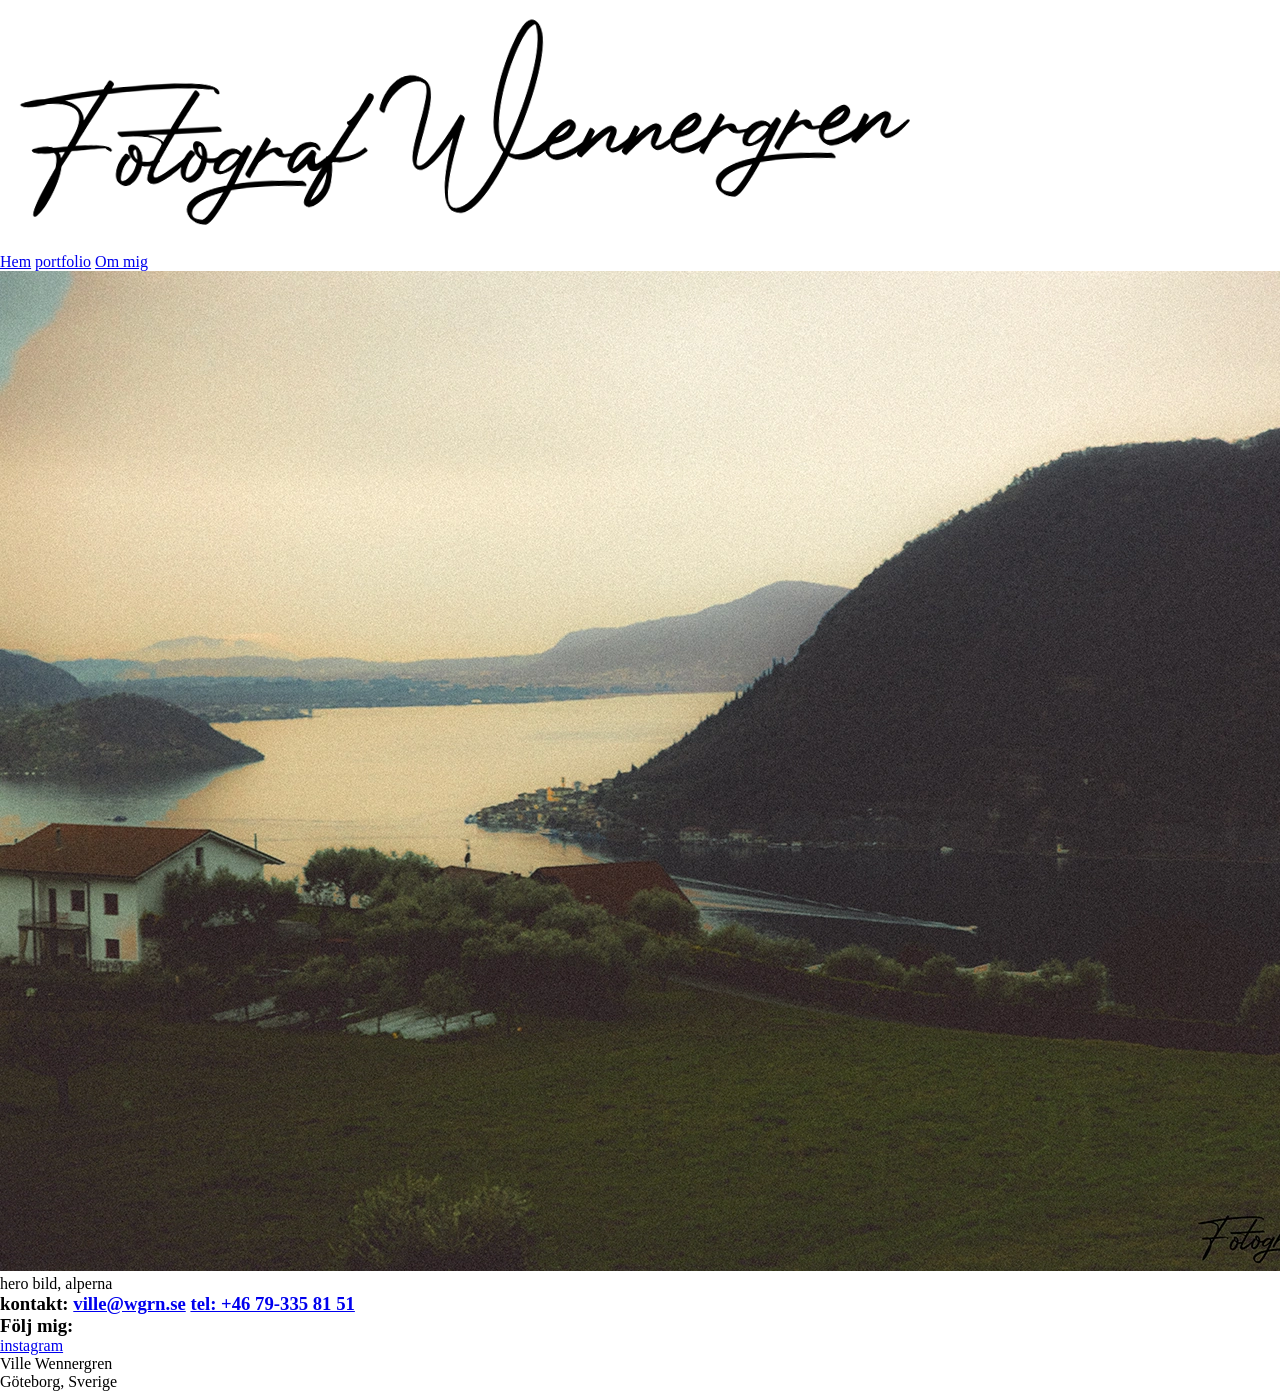
==== index.html @ 0d2bbe1b "okok" ====
<!DOCTYPE html>
<html lang="sv">
<head>
  <meta charset="UTF-8">
  <meta name="viewport" content="width=device-width, initial-scale=1.0">
  <link rel="stylesheet" href="css/style.css">
  <title>Document</title>
</head>
<body>
  <nav> 
    <section> <img src="img/Fotograf Wennergren.PNG" alt="fotograf_wennergren logotype"></section>
    <a href="index.html">Hem</a>  
    <a href="portfolio">portfolio</a>
    <a href="om_mig">Om mig</a>
  </nav>
  
  <main> 
    <h1> Fotograf Ville Wennergren </h1>
    <h2> Text text text text text text text text text </h2>
    <p> om mig om mig om mig om mig om mig om mig om mig om mig om mig om mig om mig om mig om mig om migom mig om mig </p>
    <button> <a href="portfolio">till mina bilder!</a></button>
  </main>

  <aside>
  <section> <img src="img/@Ville_Wennergren_Italien_Alperna_2026-13.webp" alt="">hero bild, alperna</section>  
  </aside>

  <footer>
    <div> 
      <h3>kontakt:
        <a href="mailto:ville@wgrn.se">ville@wgrn.se</a>
        <a href="tel:+46793358151">tel: +46 79-335 81 51</a>
      </h3>
    </div>

    <div> 
      <h3> Följ mig: </h3>
    <a href="https://www.instagram.com/ville_wennergren">instagram</a>
    <a href="https://www.facebook.com/ville_wennergren"></a>
    <a href="https://se.linkedin.com/in/ville-wennergren-410b85324"></a>
    <p>Ville Wennergren</p>
    <p> Göteborg, Sverige</p>
    </div>
  </footer>

</body>
</html>
---- css/style.css ----
*{
    margin: 0;
}

body{
display: grid;
grid-template-rows: auto 1fr auto;
grid-template-columns: 25% 1fr 1fr 35%;
grid-template-areas:
"nav nav nav nav"
"as as main main"
"footer footer footer footer";
}

nav{
    grid-area: nav;
    background-color: white;
    max-height: 15%;
}

main{
    grid-area: main;
}

aside{
    grid-area: as;
    max-width: 600px;
}

footer{
    grid-area: footer;
}
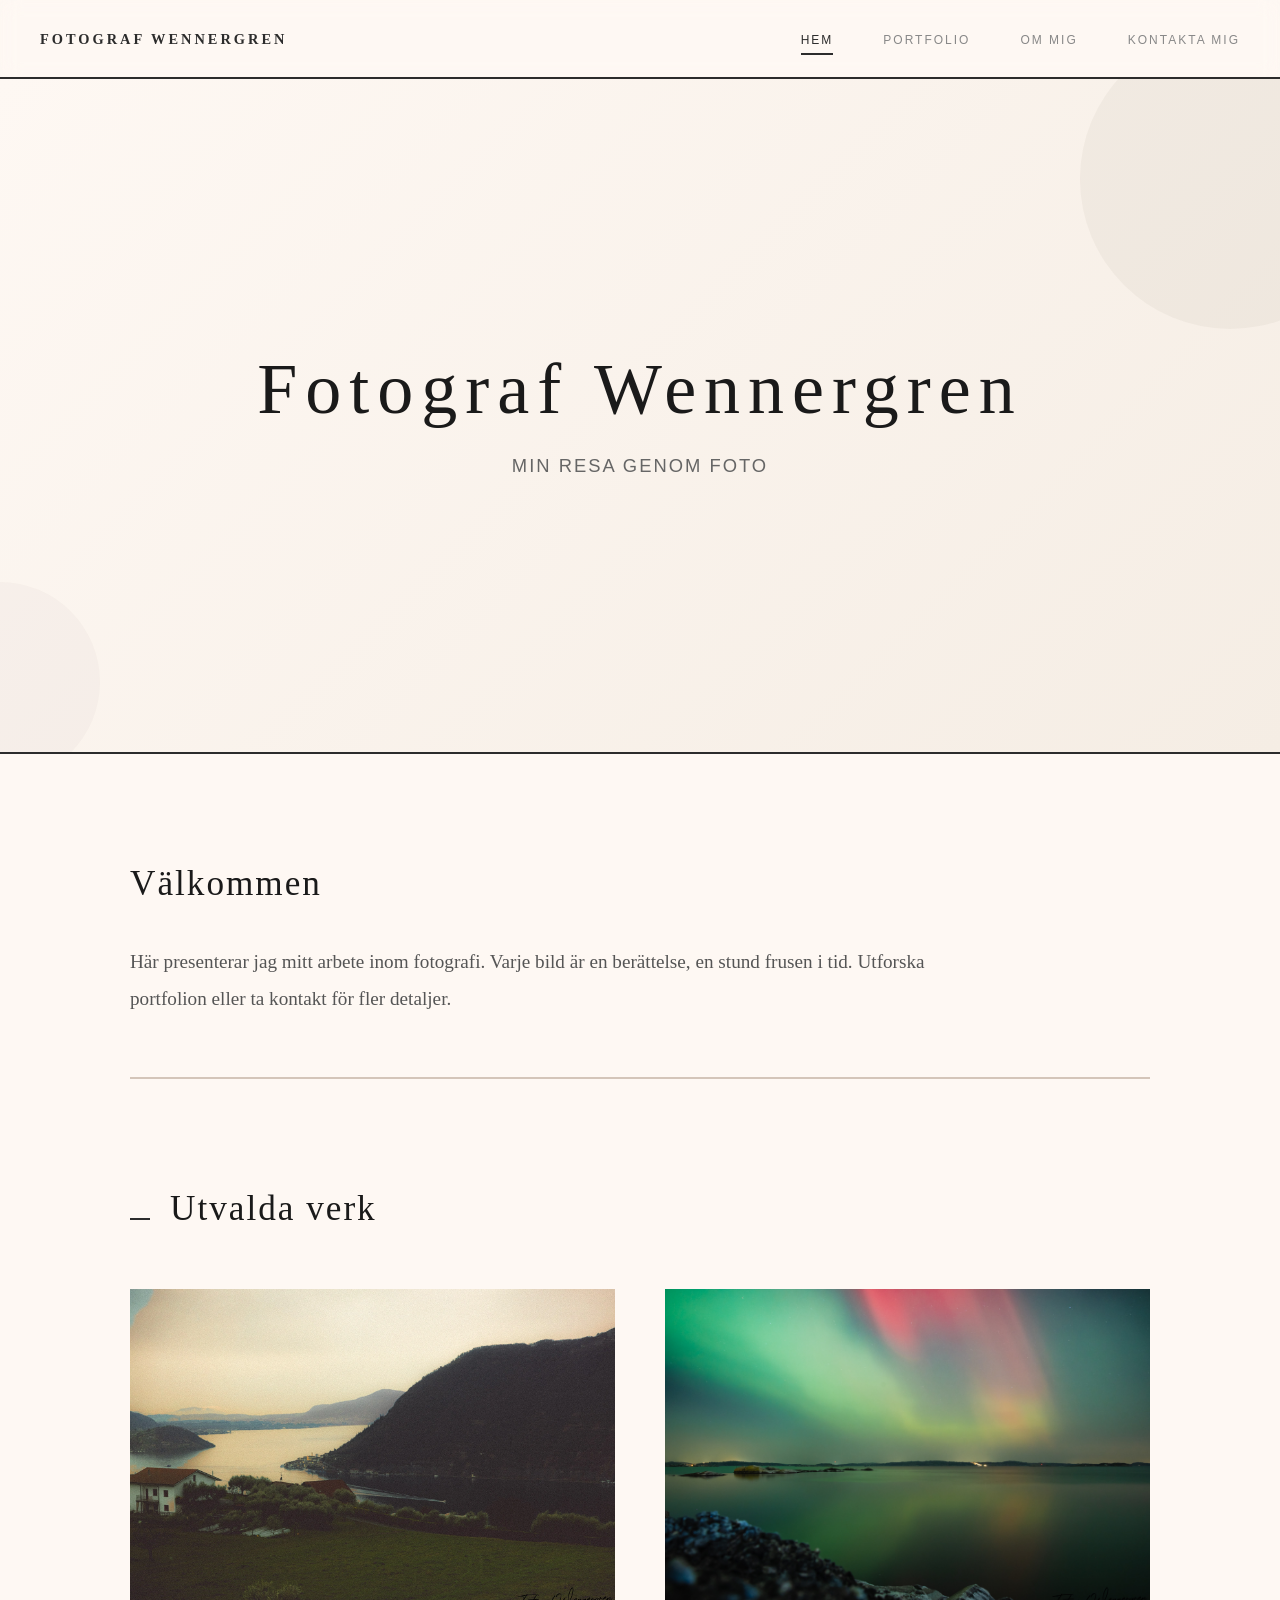
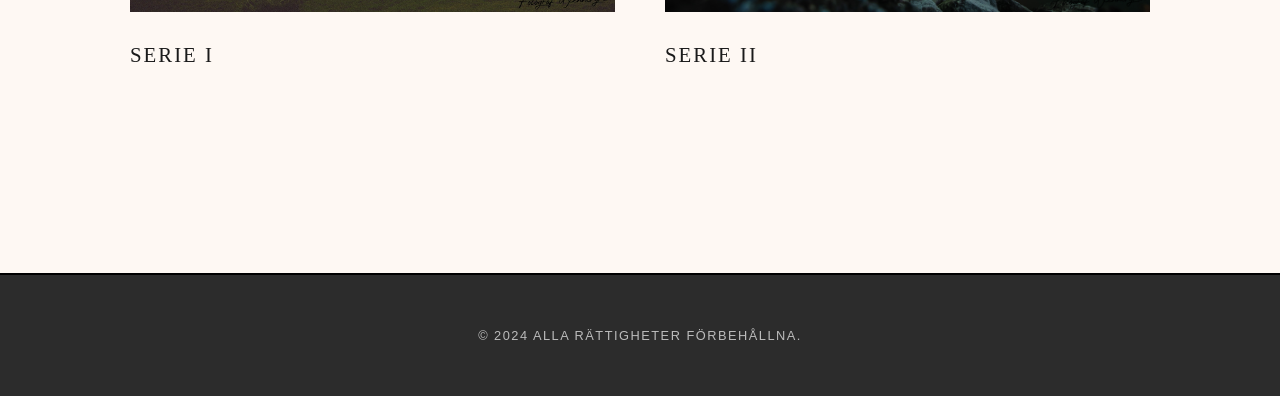
==== commit 14e9cfb1: "okokok" ====
--- a/index.html
+++ b/index.html
@@ -3,45 +3,63 @@
 <head>
   <meta charset="UTF-8">
   <meta name="viewport" content="width=device-width, initial-scale=1.0">
+  <title>Hem</title>
   <link rel="stylesheet" href="css/style.css">
-  <title>Document</title>
 </head>
 <body>
-  <nav> 
-    <section> <img src="img/Fotograf Wennergren.PNG" alt="fotograf_wennergren logotype"></section>
-    <a href="index.html">Hem</a>  
-    <a href="portfolio">portfolio</a>
-    <a href="om_mig">Om mig</a>
+
+
+  <nav class="navbar">
+    <div class="nav-container">
+      <div class="logo">
+        <a href="index.html">Fotograf Wennergren</a>
+      </div>
+      <ul class="nav-menu">
+        <li><a href="index.html" class="active">Hem</a></li>
+        <li><a href="portfolio.html">Portfolio</a></li>
+        <li><a href="om.html">Om mig</a></li>
+        <li><a href="kontakta.html">Kontakta mig</a></li>
+      </ul>
+    </div>
   </nav>
-  
-  <main> 
-    <h1> Fotograf Ville Wennergren </h1>
-    <h2> Text text text text text text text text text </h2>
-    <p> om mig om mig om mig om mig om mig om mig om mig om mig om mig om mig om mig om mig om mig om migom mig om mig </p>
-    <button> <a href="portfolio">till mina bilder!</a></button>
+
+
+  <section class="hero">
+    <div class="hero-content">
+      <h1>Fotograf Wennergren</h1>
+      <p class="subtitle">Min resa genom foto</p>
+    </div>
+  </section>
+
+
+  <main class="content-wrapper">
+    <section class="intro">
+      <div class="intro-text">
+        <h2>Välkommen</h2>
+        <p>Här presenterar jag mitt arbete inom fotografi. Varje bild är en berättelse, en stund frusen i tid. Utforska portfolion eller ta kontakt för fler detaljer.</p>
+      </div>
+    </section>
+
+    <section class="featured">
+      <h2>Utvalda verk</h2>
+      <div class="featured-grid">
+        <div class="featured-item">
+          <img src="img/hero/@Ville_Wennergren_Italien_Alperna_2026-13.webp" alt="Verk 1">
+          <h3>Serie I</h3>
+        </div>
+        <div class="featured-item">
+          <img src="img/natur/_WG_1790.jpg" alt="Verk 2">
+          <h3>Serie II</h3>
+        </div>
+      </div>
+    </section>
   </main>
 
-  <aside>
-  <section> <img src="img/@Ville_Wennergren_Italien_Alperna_2026-13.webp" alt="">hero bild, alperna</section>  
-  </aside>
+  <footer>
+    <p>&copy; 2024 Alla rättigheter förbehållna.</p>
+  </footer>
 
-  <footer>
-    <div> 
-      <h3>kontakt:
-        <a href="mailto:ville@wgrn.se">ville@wgrn.se</a>
-        <a href="tel:+46793358151">tel: +46 79-335 81 51</a>
-      </h3>
-    </div>
-
-    <div> 
-      <h3> Följ mig: </h3>
-    <a href="https://www.instagram.com/ville_wennergren">instagram</a>
-    <a href="https://www.facebook.com/ville_wennergren"></a>
-    <a href="https://se.linkedin.com/in/ville-wennergren-410b85324"></a>
-    <p>Ville Wennergren</p>
-    <p> Göteborg, Sverige</p>
-    </div>
-  </footer>
+  <script src="js/Java.js"></script>
 
 </body>
 </html>
--- a/css/style.css
+++ b/css/style.css
@@ -1,32 +1,677 @@
-*{
+* {
     margin: 0;
-}
-
-body{
-display: grid;
-grid-template-rows: auto 1fr auto;
-grid-template-columns: 25% 1fr 1fr 35%;
-grid-template-areas:
-"nav nav nav nav"
-"as as main main"
-"footer footer footer footer";
-}
-
-nav{
-    grid-area: nav;
-    background-color: white;
-    max-height: 15%;
-}
-
-main{
-    grid-area: main;
-}
-
-aside{
-    grid-area: as;
-    max-width: 600px;
-}
-
-footer{
-    grid-area: footer;
-}
+    padding: 0;
+    box-sizing: border-box;
+}
+
+html, body {
+    height: 100%;
+}
+
+body {
+    font-family: 'Georgia', serif;
+    background-color: #fef8f3;
+    color: #2c2c2c;
+    line-height: 1.7;
+}
+
+/* NAVIGATION */
+.navbar {
+    background-color: transparent;
+    border-bottom: 2px solid #2c2c2c;
+    position: sticky;
+    top: 0;
+    z-index: 100;
+    padding: 25px 0;
+    backdrop-filter: blur(10px);
+}
+
+.nav-container {
+    max-width: 1400px;
+    margin: 0 auto;
+    padding: 0 40px;
+    display: flex;
+    justify-content: space-between;
+    align-items: center;
+}
+
+.logo a {
+    font-size: 0.9em;
+    font-weight: 700;
+    letter-spacing: 3px;
+    color: #2c2c2c;
+    text-decoration: none;
+    text-transform: uppercase;
+}
+
+.nav-menu {
+    display: flex;
+    list-style: none;
+    gap: 50px;
+}
+
+.nav-menu a {
+    font-size: 0.75em;
+    letter-spacing: 2px;
+    color: #888;
+    text-decoration: none;
+    transition: all 0.3s ease;
+    text-transform: uppercase;
+    font-family: 'Segoe UI', sans-serif;
+    font-weight: 500;
+    position: relative;
+}
+
+.nav-menu a:hover {
+    color: #2c2c2c;
+}
+
+.nav-menu a.active {
+    color: #2c2c2c;
+}
+
+.nav-menu a.active::after {
+    content: '';
+    position: absolute;
+    bottom: -8px;
+    left: 0;
+    right: 0;
+    height: 2px;
+    background-color: #2c2c2c;
+}
+
+/* HERO */
+.hero {
+    height: 75vh;
+    display: flex;
+    align-items: center;
+    justify-content: center;
+    background: linear-gradient(135deg, #fef8f3 0%, #f5ede4 100%);
+    border-bottom: 2px solid #2c2c2c;
+    padding: 60px 40px;
+    position: relative;
+    overflow: hidden;
+}
+
+.hero::before {
+    content: '';
+    position: absolute;
+    width: 300px;
+    height: 300px;
+    background: rgba(100, 80, 60, 0.05);
+    border-radius: 50%;
+    top: -50px;
+    right: -100px;
+}
+
+.hero::after {
+    content: '';
+    position: absolute;
+    width: 200px;
+    height: 200px;
+    background: rgba(100, 80, 60, 0.03);
+    border-radius: 50%;
+    bottom: -30px;
+    left: -100px;
+}
+
+.hero-content {
+    text-align: center;
+    max-width: 900px;
+    z-index: 1;
+}
+
+.hero h1 {
+    font-size: 4.5em;
+    font-weight: 400;
+    letter-spacing: 8px;
+    color: #1a1a1a;
+    margin-bottom: 20px;
+    line-height: 1.1;
+}
+
+.hero .subtitle {
+    font-size: 1.15em;
+    color: #666;
+    font-weight: 300;
+    letter-spacing: 2px;
+    text-transform: uppercase;
+    font-family: 'Segoe UI', sans-serif;
+}
+
+/* Sida */
+.page-header {
+    padding: 100px 40px 60px;
+    text-align: center;
+    background: linear-gradient(135deg, #fef8f3 0%, #f5ede4 100%);
+    border-bottom: 2px solid #2c2c2c;
+    position: relative;
+}
+
+.page-header::before {
+    content: '—';
+    display: block;
+    font-size: 2em;
+    color: #999;
+    margin-bottom: 30px;
+}
+
+.page-header h1 {
+    font-size: 3.5em;
+    font-weight: 400;
+    letter-spacing: 5px;
+    color: #1a1a1a;
+    margin-bottom: 25px;
+    text-transform: uppercase;
+}
+
+.page-header p {
+    font-size: 1em;
+    color: #888;
+    font-weight: 300;
+    letter-spacing: 2px;
+    text-transform: uppercase;
+    font-family: 'Segoe UI', sans-serif;
+}
+
+/* CONTENT WRAPPER */
+.content-wrapper {
+    max-width: 1100px;
+    margin: 0 auto;
+    padding: 100px 40px;
+    background-color: #fef8f3;
+}
+
+/* Intro */
+.intro {
+    margin-bottom: 100px;
+    padding-bottom: 60px;
+    border-bottom: 2px solid #d4c5b9;
+}
+
+.intro-text h2 {
+    font-size: 2.2em;
+    font-weight: 400;
+    letter-spacing: 2px;
+    margin-bottom: 30px;
+    color: #1a1a1a;
+}
+
+.intro-text p {
+    font-size: 1.2em;
+    color: #555;
+    line-height: 1.9;
+    max-width: 850px;
+}
+
+/* Utvalda*/
+.featured {
+    margin-top: 100px;
+}
+
+.featured h2 {
+    font-size: 2.2em;
+    font-weight: 400;
+    letter-spacing: 2px;
+    margin-bottom: 50px;
+    color: #1a1a1a;
+    position: relative;
+    padding-left: 0;
+}
+
+.featured h2::before {
+    content: '';
+    display: inline-block;
+    width: 20px;
+    height: 2px;
+    background-color: #2c2c2c;
+    margin-right: 20px;
+}
+
+.featured-grid {
+    display: grid;
+    grid-template-columns: 1fr 1fr;
+    gap: 50px;
+}
+
+.featured-item {
+    overflow: hidden;
+}
+
+.featured-item img {
+    width: 100%;
+    height: auto;
+    display: block;
+    transition: transform 0.4s ease;
+}
+
+.featured-item:hover img {
+    transform: scale(1.02);
+}
+
+.featured-item h3 {
+    font-size: 1.3em;
+    font-weight: 400;
+    margin-top: 25px;
+    color: #1a1a1a;
+    letter-spacing: 2px;
+    text-transform: uppercase;
+}
+
+/* Portfolio */
+.portfolio-container {
+    max-width: 1400px;
+    margin: 60px auto;
+    padding: 0 40px;
+}
+
+.portfolio-grid {
+    display: grid;
+    grid-template-columns: repeat(2, 1fr);
+    gap: 35px;
+    auto-rows: 350px;
+}
+
+.portfolio-grid .portfolio-item:nth-child(1) {
+    grid-column: 1;
+    grid-row: span 1;
+}
+
+.portfolio-grid .portfolio-item:nth-child(2) {
+    grid-column: 2;
+    grid-row: span 2;
+    auto-rows: unset;
+}
+
+.portfolio-grid .portfolio-item:nth-child(3) {
+    grid-column: 1;
+    grid-row: span 1;
+}
+
+.portfolio-grid .portfolio-item:nth-child(4) {
+    grid-column: 2;
+    grid-row: span 1;
+}
+
+.portfolio-item {
+    position: relative;
+    cursor: pointer;
+    overflow: hidden;
+}
+
+.portfolio-item img {
+    width: 100%;
+    height: 100%;
+    object-fit: cover;
+    display: block;
+    transition: transform 0.5s ease;
+}
+
+.portfolio-item:hover img {
+    transform: scale(1.05);
+}
+
+.portfolio-overlay {
+    position: absolute;
+    bottom: 0;
+    left: 0;
+    right: 0;
+    background: linear-gradient(to top, rgba(26,26,26,0.95), transparent);
+    color: #fff;
+    padding: 35px 25px 25px;
+    opacity: 0;
+    transition: opacity 0.4s ease;
+    font-size: 1.1em;
+    font-weight: 400;
+    letter-spacing: 2px;
+    text-transform: uppercase;
+}
+
+.portfolio-item:hover .portfolio-overlay {
+    opacity: 1;
+}
+
+/* Modal */
+.modal {
+    display: none;
+    position: fixed;
+    z-index: 1000;
+    left: 0;
+    top: 0;
+    width: 100%;
+    height: 100%;
+    background-color: rgba(20,20,20,0.99);
+    align-items: center;
+    justify-content: center;
+    padding: 20px;
+}
+
+.modal-content {
+    position: relative;
+    max-width: 92vw;
+    max-height: 92vh;
+}
+
+.modal-content img {
+    width: 100%;
+    height: auto;
+    display: block;
+}
+
+.modal-close {
+    position: absolute;
+    top: 30px;
+    right: 30px;
+    color: #fff;
+    background: transparent;
+    border: 2px solid #fff;
+    font-size: 2rem;
+    cursor: pointer;
+    outline: none;
+    transition: all 0.3s ease;
+    width: 45px;
+    height: 45px;
+    display: flex;
+    align-items: center;
+    justify-content: center;
+    font-weight: 300;
+}
+
+.modal-close:hover {
+    background-color: rgba(255,255,255,0.2);
+    transform: rotate(90deg);
+}
+
+/* ABOUT PAGE */
+.about-content {
+    max-width: 1000px;
+}
+
+.about-section {
+    margin-bottom: 70px;
+    padding-bottom: 50px;
+    border-bottom: 2px solid #d4c5b9;
+}
+
+.about-section:last-child {
+    border-bottom: none;
+}
+
+.about-section h2 {
+    font-size: 1.8em;
+    font-weight: 400;
+    margin-bottom: 25px;
+    color: #1a1a1a;
+    letter-spacing: 2px;
+    text-transform: uppercase;
+}
+
+.about-section p {
+    font-size: 1.1em;
+    color: #555;
+    line-height: 1.9;
+    margin-bottom: 20px;
+}
+
+.skill-list {
+    list-style: none;
+    padding-left: 0;
+}
+
+.skill-list li {
+    font-size: 1.05em;
+    color: #555;
+    padding: 15px 0;
+    padding-left: 30px;
+    position: relative;
+    border-bottom: 1px solid #ede7e0;
+}
+
+.skill-list li:last-child {
+    border-bottom: none;
+}
+
+.skill-list li:before {
+    content: "⊙";
+    position: absolute;
+    left: 0;
+    color: #999;
+    font-size: 0.8em;
+}
+
+/* Kontakt */
+.contact-section {
+    max-width: 1000px;
+}
+
+.contact-info {
+    display: grid;
+    grid-template-columns: repeat(auto-fit, minmax(280px, 1fr));
+    gap: 60px;
+    margin-bottom: 100px;
+    padding: 50px 40px;
+    background-color: #f8f3ed;
+    border-left: 3px solid #2c2c2c;
+}
+
+.info-item h3 {
+    font-size: 0.9em;
+    font-weight: 700;
+    margin-bottom: 15px;
+    color: #1a1a1a;
+    letter-spacing: 2px;
+    text-transform: uppercase;
+}
+
+.info-item p {
+    font-size: 1.05em;
+    color: #555;
+    line-height: 1.8;
+}
+
+.info-item a {
+    color: #1a1a1a;
+    text-decoration: none;
+    border-bottom: 2px solid #2c2c2c;
+    transition: all 0.3s ease;
+}
+
+.info-item a:hover {
+    padding-bottom: 3px;
+    background-color: rgba(44, 44, 44, 0.05);
+}
+
+/* Kontakt formulär */
+.contact-form-section {
+    padding: 50px 40px;
+    background-color: #f8f3ed;
+    border-left: 3px solid #2c2c2c;
+}
+
+.contact-form-section h2 {
+    font-size: 1.8em;
+    font-weight: 400;
+    margin-bottom: 40px;
+    color: #1a1a1a;
+    letter-spacing: 2px;
+    text-transform: uppercase;
+}
+
+.form-group {
+    margin-bottom: 35px;
+}
+
+.form-group label {
+    display: block;
+    font-size: 0.9em;
+    color: #1a1a1a;
+    margin-bottom: 12px;
+    letter-spacing: 1px;
+    text-transform: uppercase;
+    font-weight: 700;
+}
+
+.form-group input,
+.form-group textarea {
+    width: 100%;
+    padding: 15px;
+    font-family: 'Georgia', serif;
+    font-size: 1em;
+    border: 2px solid #d4c5b9;
+    background-color: #fff;
+    color: #333;
+    transition: all 0.3s ease;
+}
+
+.form-group input:focus,
+.form-group textarea:focus {
+    outline: none;
+    border-color: #2c2c2c;
+    background-color: #fffbf7;
+}
+
+.submit-btn {
+    padding: 15px 40px;
+    font-family: 'Segoe UI', sans-serif;
+    font-size: 0.85em;
+    letter-spacing: 2px;
+    color: #fff;
+    background-color: #2c2c2c;
+    border: 2px solid #2c2c2c;
+    cursor: pointer;
+    transition: all 0.3s ease;
+    text-transform: uppercase;
+    font-weight: 600;
+}
+
+.submit-btn:hover {
+    background-color: transparent;
+    color: #2c2c2c;
+}
+
+/* Footer */
+footer {
+    text-align: center;
+    padding: 50px 20px;
+    background-color: #2c2c2c;
+    color: #bbb;
+    font-size: 0.8em;
+    margin-top: 100px;
+    letter-spacing: 1.5px;
+    border-top: 2px solid #000;
+    text-transform: uppercase;
+}
+
+footer p {
+    font-family: 'Segoe UI', sans-serif;
+}
+
+/* Respons */
+@media (max-width: 768px) {
+    .nav-container {
+        flex-direction: column;
+        gap: 20px;
+        padding: 0 20px;
+    }
+
+    .nav-menu {
+        flex-direction: column;
+        gap: 12px;
+    }
+
+    .hero {
+        height: 55vh;
+        padding: 40px 20px;
+    }
+
+    .hero h1 {
+        font-size: 2.8em;
+        letter-spacing: 4px;
+    }
+
+    .hero .subtitle {
+        font-size: 0.95em;
+    }
+
+    .page-header {
+        padding: 60px 20px 40px;
+    }
+
+    .page-header h1 {
+        font-size: 2.3em;
+        letter-spacing: 3px;
+    }
+
+    .content-wrapper,
+    .portfolio-container {
+        padding: 60px 20px;
+    }
+
+    .portfolio-grid {
+        grid-template-columns: 1fr;
+        auto-rows: 300px;
+        gap: 25px;
+    }
+
+    .portfolio-grid .portfolio-item:nth-child(2) {
+        grid-column: 1;
+        grid-row: span 1;
+    }
+
+    .portfolio-grid .portfolio-item:nth-child(4) {
+        grid-column: 1;
+    }
+
+    .featured-grid {
+        grid-template-columns: 1fr;
+        gap: 40px;
+    }
+
+    .contact-info,
+    .contact-form-section {
+        padding: 30px 20px;
+    }
+
+    .intro-text h2,
+    .featured h2,
+    .about-section h2,
+    .contact-form-section h2 {
+        font-size: 1.5em;
+    }
+}
+
+@media (max-width: 480px) {
+    .navbar {
+        padding: 15px 0;
+    }
+
+    .nav-container {
+        padding: 0 15px;
+    }
+
+    .hero h1 {
+        font-size: 2em;
+        letter-spacing: 2px;
+    }
+
+    .page-header h1 {
+        font-size: 1.8em;
+    }
+
+    .hero .subtitle {
+        font-size: 0.85em;
+    }
+
+    .nav-menu {
+        font-size: 0.75em;
+        gap: 8px;
+    }
+
+    .nav-menu a {
+        letter-spacing: 1px;
+    }
+
+    .portfolio-grid {
+        auto-rows: 250px;
+    }
+}
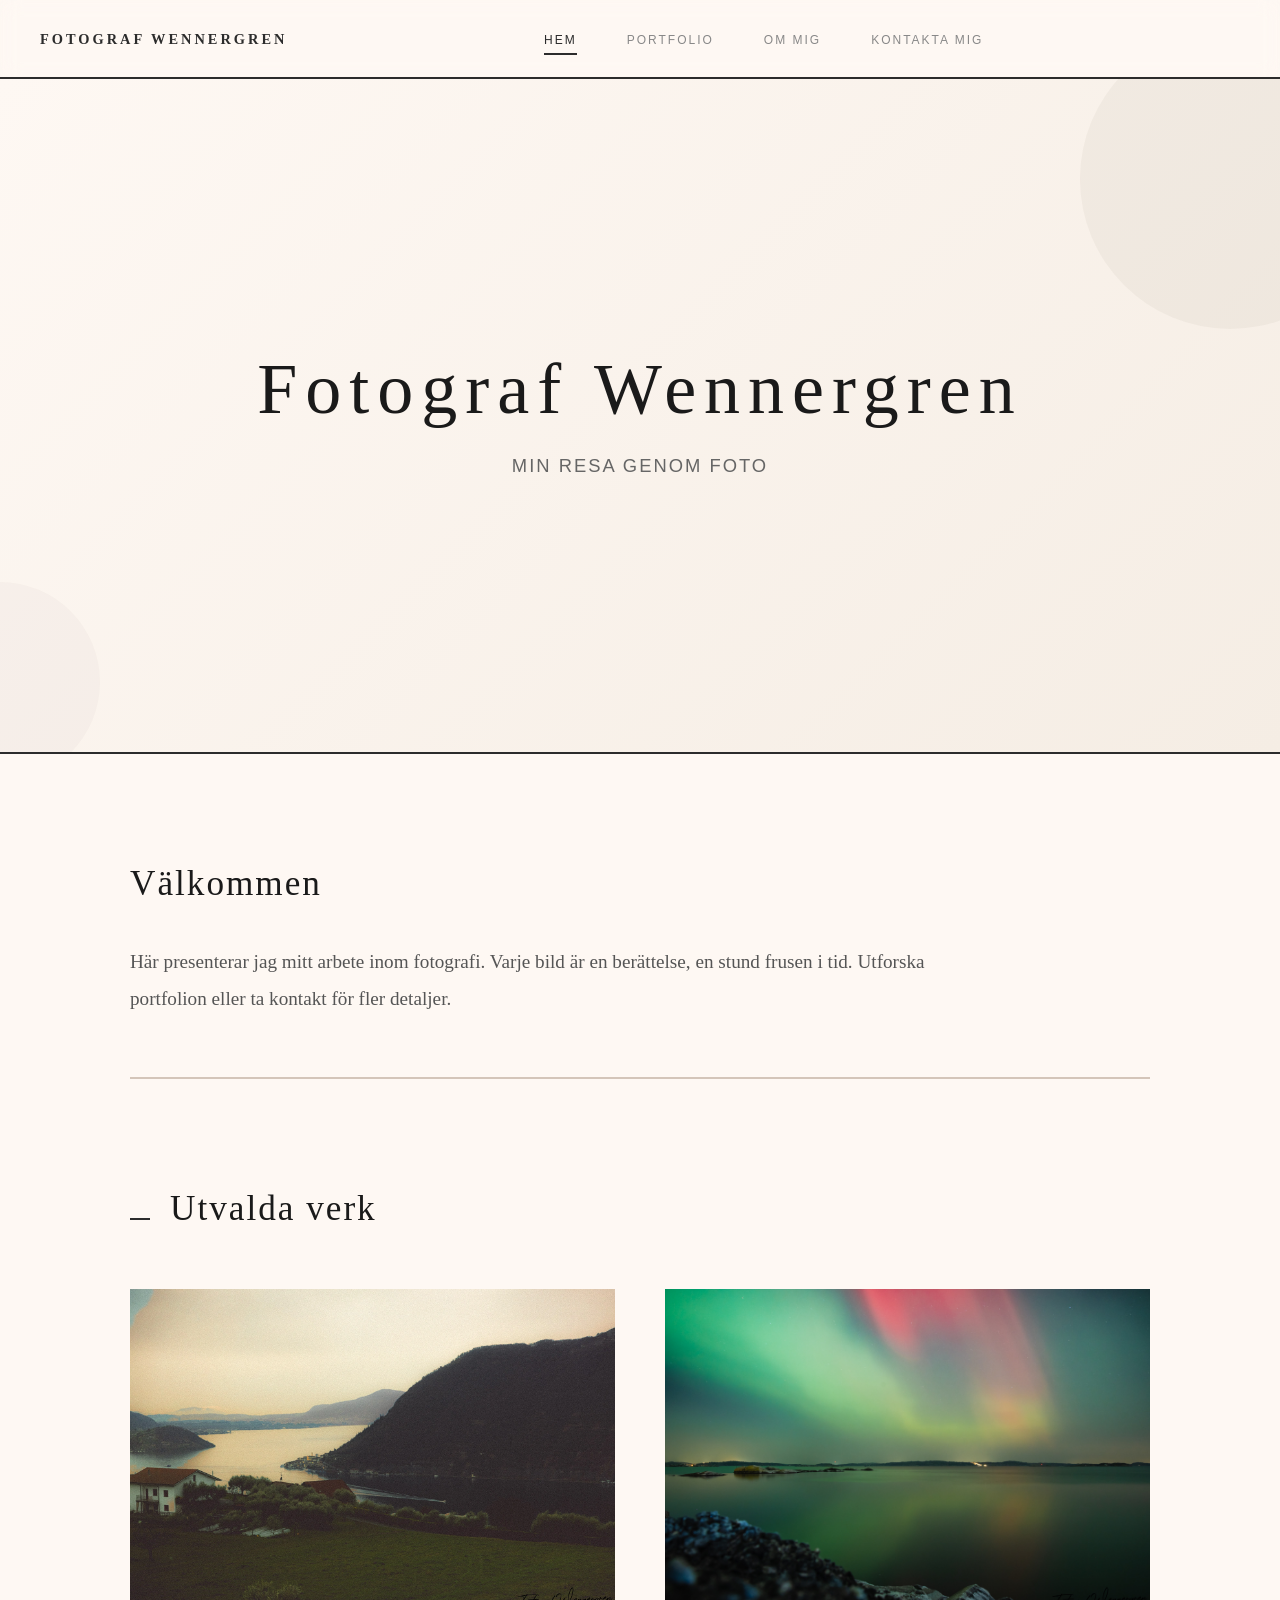
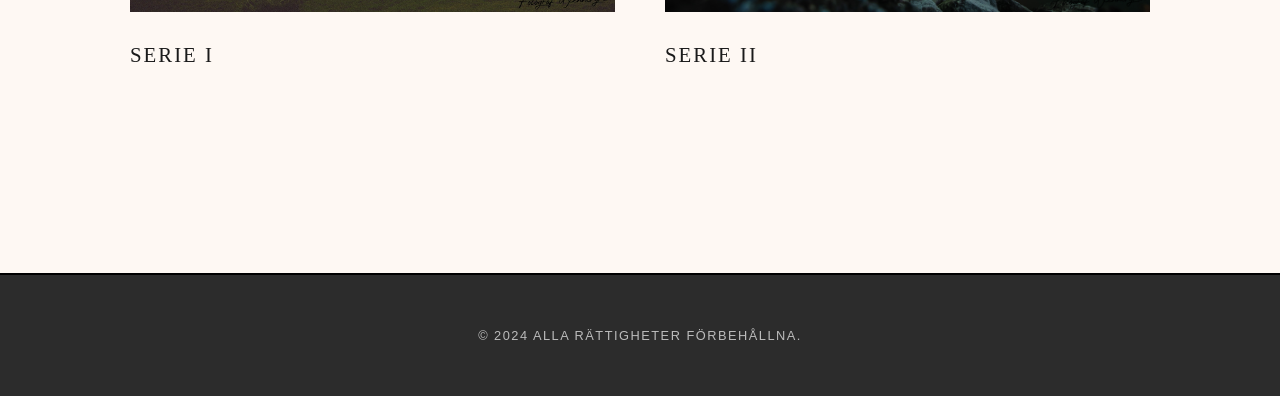
==== commit f61a9ba5: "test" ====
--- a/index.html
+++ b/index.html
@@ -20,6 +20,12 @@
         <li><a href="om.html">Om mig</a></li>
         <li><a href="kontakta.html">Kontakta mig</a></li>
       </ul>
+
+      <div class="hamburger">
+          <span></span>
+          <span></span>
+          <span></span>
+      </div>
     </div>
   </nav>
 
--- a/css/style.css
+++ b/css/style.css
@@ -1,677 +1,694 @@
 * {
-    margin: 0;
-    padding: 0;
-    box-sizing: border-box;
-}
-
-html, body {
-    height: 100%;
-}
-
+  margin: 0;
+  padding: 0;
+  box-sizing: border-box;
+}
+
+html,
 body {
-    font-family: 'Georgia', serif;
-    background-color: #fef8f3;
-    color: #2c2c2c;
-    line-height: 1.7;
+  height: 100%;
+}
+
+body {
+  font-family: 'Georgia', serif;
+  background-color: #fef8f3;
+  color: #2c2c2c;
+  line-height: 1.7;
 }
 
 /* NAVIGATION */
 .navbar {
-    background-color: transparent;
-    border-bottom: 2px solid #2c2c2c;
-    position: sticky;
-    top: 0;
-    z-index: 100;
-    padding: 25px 0;
-    backdrop-filter: blur(10px);
+  background-color: transparent;
+  border-bottom: 2px solid #2c2c2c;
+  position: sticky;
+  top: 0;
+  z-index: 100;
+  padding: 25px 0;
+  backdrop-filter: blur(10px);
 }
 
 .nav-container {
-    max-width: 1400px;
-    margin: 0 auto;
-    padding: 0 40px;
-    display: flex;
+  max-width: 1400px;
+  margin: 0 auto;
+  padding: 0 40px;
+  display: flex;
+  justify-content: space-between;
+  align-items: center;
+}
+
+.logo a {
+  font-size: 0.9em;
+  font-weight: 700;
+  letter-spacing: 3px;
+  color: #2c2c2c;
+  text-decoration: none;
+  text-transform: uppercase;
+}
+
+.nav-menu {
+  display: flex;
+  list-style: none;
+  gap: 50px;
+}
+
+.nav-menu a {
+  font-size: 0.75em;
+  letter-spacing: 2px;
+  color: #888;
+  text-decoration: none;
+  transition: all 0.3s ease;
+  text-transform: uppercase;
+  font-family: 'Segoe UI', sans-serif;
+  font-weight: 500;
+  position: relative;
+}
+
+.nav-menu a:hover {
+  color: #2c2c2c;
+}
+
+.nav-menu a.active {
+  color: #2c2c2c;
+}
+
+.nav-menu a.active::after {
+  content: '';
+  position: absolute;
+  bottom: -8px;
+  left: 0;
+  right: 0;
+  height: 2px;
+  background-color: #2c2c2c;
+}
+
+/* HERO */
+.hero {
+  height: 75vh;
+  display: flex;
+  align-items: center;
+  justify-content: center;
+  background: linear-gradient(135deg, #fef8f3 0%, #f5ede4 100%);
+  border-bottom: 2px solid #2c2c2c;
+  padding: 60px 40px;
+  position: relative;
+  overflow: hidden;
+}
+
+.hero::before {
+  content: '';
+  position: absolute;
+  width: 300px;
+  height: 300px;
+  background: rgba(100, 80, 60, 0.05);
+  border-radius: 50%;
+  top: -50px;
+  right: -100px;
+}
+
+.hero::after {
+  content: '';
+  position: absolute;
+  width: 200px;
+  height: 200px;
+  background: rgba(100, 80, 60, 0.03);
+  border-radius: 50%;
+  bottom: -30px;
+  left: -100px;
+}
+
+.hero-content {
+  text-align: center;
+  max-width: 900px;
+  z-index: 1;
+}
+
+.hero h1 {
+  font-size: 4.5em;
+  font-weight: 400;
+  letter-spacing: 8px;
+  color: #1a1a1a;
+  margin-bottom: 20px;
+  line-height: 1.1;
+}
+
+.hero .subtitle {
+  font-size: 1.15em;
+  color: #666;
+  font-weight: 300;
+  letter-spacing: 2px;
+  text-transform: uppercase;
+  font-family: 'Segoe UI', sans-serif;
+}
+
+/* Sida */
+.page-header {
+  padding: 100px 40px 60px;
+  text-align: center;
+  background: linear-gradient(135deg, #fef8f3 0%, #f5ede4 100%);
+  border-bottom: 2px solid #2c2c2c;
+  position: relative;
+}
+
+.page-header::before {
+  content: '—';
+  display: block;
+  font-size: 2em;
+  color: #999;
+  margin-bottom: 30px;
+}
+
+.page-header h1 {
+  font-size: 3.5em;
+  font-weight: 400;
+  letter-spacing: 5px;
+  color: #1a1a1a;
+  margin-bottom: 25px;
+  text-transform: uppercase;
+}
+
+.page-header p {
+  font-size: 1em;
+  color: #888;
+  font-weight: 300;
+  letter-spacing: 2px;
+  text-transform: uppercase;
+  font-family: 'Segoe UI', sans-serif;
+}
+
+/* CONTENT WRAPPER */
+.content-wrapper {
+  max-width: 1100px;
+  margin: 0 auto;
+  padding: 100px 40px;
+  background-color: #fef8f3;
+}
+
+/* Intro */
+.intro {
+  margin-bottom: 100px;
+  padding-bottom: 60px;
+  border-bottom: 2px solid #d4c5b9;
+}
+
+.intro-text h2 {
+  font-size: 2.2em;
+  font-weight: 400;
+  letter-spacing: 2px;
+  margin-bottom: 30px;
+  color: #1a1a1a;
+}
+
+.intro-text p {
+  font-size: 1.2em;
+  color: #555;
+  line-height: 1.9;
+  max-width: 850px;
+}
+
+/* Utvalda*/
+.featured {
+  margin-top: 100px;
+}
+
+.featured h2 {
+  font-size: 2.2em;
+  font-weight: 400;
+  letter-spacing: 2px;
+  margin-bottom: 50px;
+  color: #1a1a1a;
+  position: relative;
+  padding-left: 0;
+}
+
+.featured h2::before {
+  content: '';
+  display: inline-block;
+  width: 20px;
+  height: 2px;
+  background-color: #2c2c2c;
+  margin-right: 20px;
+}
+
+.featured-grid {
+  display: grid;
+  grid-template-columns: 1fr 1fr;
+  gap: 50px;
+}
+
+.featured-item {
+  overflow: hidden;
+}
+
+.featured-item img {
+  width: 100%;
+  height: auto;
+  display: block;
+  transition: transform 0.4s ease;
+}
+
+.featured-item:hover img {
+  transform: scale(1.02);
+}
+
+.featured-item h3 {
+  font-size: 1.3em;
+  font-weight: 400;
+  margin-top: 25px;
+  color: #1a1a1a;
+  letter-spacing: 2px;
+  text-transform: uppercase;
+}
+
+/* Portfolio */
+.portfolio-container {
+  max-width: 1400px;
+  margin: 60px auto;
+  padding: 0 40px;
+}
+
+.portfolio-grid {
+  display: grid;
+  grid-template-columns: repeat(2, 1fr);
+  gap: 35px;
+  auto-rows: 350px;
+  grid-auto-flow: dense;
+}
+
+.portfolio-item {
+  position: relative;
+  cursor: pointer;
+  overflow: hidden;
+}
+
+.portfolio-item img {
+  width: 100%;
+  height: 100%;
+  object-fit: cover;
+  display: block;
+  transition: transform 0.5s ease;
+}
+
+.portfolio-item:hover img {
+  transform: scale(1.05);
+}
+
+.portfolio-overlay {
+  position: absolute;
+  bottom: 0;
+  left: 0;
+  right: 0;
+  background: linear-gradient(to top, rgba(26, 26, 26, 0.95), transparent);
+  color: #fff;
+  padding: 35px 25px 25px;
+  opacity: 0;
+  transition: opacity 0.4s ease;
+  font-size: 1.1em;
+  font-weight: 400;
+  letter-spacing: 2px;
+  text-transform: uppercase;
+}
+
+.portfolio-item:hover .portfolio-overlay {
+  opacity: 1;
+}
+
+/* Modal */
+.modal {
+  display: none;
+  position: fixed;
+  z-index: 1000;
+  left: 0;
+  top: 0;
+  width: 100%;
+  height: 100%;
+  background-color: rgba(20, 20, 20, 0.99);
+  align-items: center;
+  justify-content: center;
+  padding: 20px;
+}
+
+.modal-content {
+  position: relative;
+  display: flex;
+  align-items: center;
+  justify-content: center;
+  max-width: 100%;
+  max-height: 100%;
+}
+
+.modal-content img {
+  max-width: 90vw;
+  max-height: 90vh;
+  width: auto;
+  height: auto;
+  object-fit: contain;
+  display: block;
+  margin: 0 auto;
+}
+
+.modal-close {
+  position: absolute;
+  top: 30px;
+  right: 30px;
+  color: #fff;
+  background: transparent;
+  border: 2px solid #fff;
+  font-size: 2rem;
+  cursor: pointer;
+  outline: none;
+  transition: all 0.3s ease;
+  width: 45px;
+  height: 45px;
+  display: flex;
+  align-items: center;
+  justify-content: center;
+  font-weight: 300;
+}
+
+.modal-close:hover {
+  background-color: rgba(255, 255, 255, 0.2);
+  transform: rotate(90deg);
+}
+
+/* ABOUT PAGE */
+.about-content {
+  max-width: 1000px;
+}
+
+.about-section {
+  margin-bottom: 70px;
+  padding-bottom: 50px;
+  border-bottom: 2px solid #d4c5b9;
+}
+
+.about-section:last-child {
+  border-bottom: none;
+}
+
+.about-section h2 {
+  font-size: 1.8em;
+  font-weight: 400;
+  margin-bottom: 25px;
+  color: #1a1a1a;
+  letter-spacing: 2px;
+  text-transform: uppercase;
+}
+
+.about-section p {
+  font-size: 1.1em;
+  color: #555;
+  line-height: 1.9;
+  margin-bottom: 20px;
+}
+
+.skill-list {
+  list-style: none;
+  padding-left: 0;
+}
+
+.skill-list li {
+  font-size: 1.05em;
+  color: #555;
+  padding: 15px 0;
+  padding-left: 30px;
+  position: relative;
+  border-bottom: 1px solid #ede7e0;
+}
+
+.skill-list li:last-child {
+  border-bottom: none;
+}
+
+.skill-list li:before {
+  content: "⊙";
+  position: absolute;
+  left: 0;
+  color: #999;
+  font-size: 0.8em;
+}
+
+/* Kontakt */
+.contact-section {
+  max-width: 1000px;
+}
+
+.contact-info {
+  display: grid;
+  grid-template-columns: repeat(auto-fit, minmax(280px, 1fr));
+  gap: 60px;
+  margin-bottom: 100px;
+  padding: 50px 40px;
+  background-color: #f8f3ed;
+  border-left: 3px solid #2c2c2c;
+}
+
+.info-item h3 {
+  font-size: 0.9em;
+  font-weight: 700;
+  margin-bottom: 15px;
+  color: #1a1a1a;
+  letter-spacing: 2px;
+  text-transform: uppercase;
+}
+
+.info-item p {
+  font-size: 1.05em;
+  color: #555;
+  line-height: 1.8;
+}
+
+.info-item a {
+  color: #1a1a1a;
+  text-decoration: none;
+  border-bottom: 2px solid #2c2c2c;
+  transition: all 0.3s ease;
+}
+
+.info-item a:hover {
+  padding-bottom: 3px;
+  background-color: rgba(44, 44, 44, 0.05);
+}
+
+/* Kontakt formulär */
+.contact-form-section {
+  padding: 50px 40px;
+  background-color: #f8f3ed;
+  border-left: 3px solid #2c2c2c;
+}
+
+.contact-form-section h2 {
+  font-size: 1.8em;
+  font-weight: 400;
+  margin-bottom: 40px;
+  color: #1a1a1a;
+  letter-spacing: 2px;
+  text-transform: uppercase;
+}
+
+.form-group {
+  margin-bottom: 35px;
+}
+
+.form-group label {
+  display: block;
+  font-size: 0.9em;
+  color: #1a1a1a;
+  margin-bottom: 12px;
+  letter-spacing: 1px;
+  text-transform: uppercase;
+  font-weight: 700;
+}
+
+.form-group input,
+.form-group textarea {
+  width: 100%;
+  padding: 15px;
+  font-family: 'Georgia', serif;
+  font-size: 1em;
+  border: 2px solid #d4c5b9;
+  background-color: #fff;
+  color: #333;
+  transition: all 0.3s ease;
+}
+
+.form-group input:focus,
+.form-group textarea:focus {
+  outline: none;
+  border-color: #2c2c2c;
+  background-color: #fffbf7;
+}
+
+.submit-btn {
+  padding: 15px 40px;
+  font-family: 'Segoe UI', sans-serif;
+  font-size: 0.85em;
+  letter-spacing: 2px;
+  color: #fff;
+  background-color: #2c2c2c;
+  border: 2px solid #2c2c2c;
+  cursor: pointer;
+  transition: all 0.3s ease;
+  text-transform: uppercase;
+  font-weight: 600;
+}
+
+.submit-btn:hover {
+  background-color: transparent;
+  color: #2c2c2c;
+}
+
+/* Footer */
+footer {
+  text-align: center;
+  padding: 50px 20px;
+  background-color: #2c2c2c;
+  color: #bbb;
+  font-size: 0.8em;
+  margin-top: 100px;
+  letter-spacing: 1.5px;
+  border-top: 2px solid #000;
+  text-transform: uppercase;
+}
+
+footer p {
+  font-family: 'Segoe UI', sans-serif;
+}
+
+/* Respons */
+@media (max-width: 768px) {
+  .nav-container {
+    flex-direction: row;
     justify-content: space-between;
     align-items: center;
-}
-
-.logo a {
-    font-size: 0.9em;
-    font-weight: 700;
-    letter-spacing: 3px;
-    color: #2c2c2c;
-    text-decoration: none;
-    text-transform: uppercase;
-}
-
-.nav-menu {
-    display: flex;
-    list-style: none;
-    gap: 50px;
-}
-
-.nav-menu a {
-    font-size: 0.75em;
-    letter-spacing: 2px;
-    color: #888;
-    text-decoration: none;
-    transition: all 0.3s ease;
-    text-transform: uppercase;
-    font-family: 'Segoe UI', sans-serif;
-    font-weight: 500;
-    position: relative;
-}
-
-.nav-menu a:hover {
-    color: #2c2c2c;
-}
-
-.nav-menu a.active {
-    color: #2c2c2c;
-}
-
-.nav-menu a.active::after {
-    content: '';
-    position: absolute;
-    bottom: -8px;
-    left: 0;
-    right: 0;
-    height: 2px;
-    background-color: #2c2c2c;
-}
-
-/* HERO */
-.hero {
-    height: 75vh;
-    display: flex;
+    padding: 0 20px;
+  }
+
+  .nav-menu {
+    position: fixed;
+    top: 0;
+    right: -100%;
+    width: 70%;
+    height: 100vh;
+    background-color: #fef8f3;
+    flex-direction: column;
     align-items: center;
     justify-content: center;
-    background: linear-gradient(135deg, #fef8f3 0%, #f5ede4 100%);
-    border-bottom: 2px solid #2c2c2c;
-    padding: 60px 40px;
-    position: relative;
-    overflow: hidden;
-}
-
-.hero::before {
-    content: '';
-    position: absolute;
-    width: 300px;
-    height: 300px;
-    background: rgba(100, 80, 60, 0.05);
-    border-radius: 50%;
-    top: -50px;
-    right: -100px;
-}
-
-.hero::after {
-    content: '';
-    position: absolute;
-    width: 200px;
-    height: 200px;
-    background: rgba(100, 80, 60, 0.03);
-    border-radius: 50%;
-    bottom: -30px;
-    left: -100px;
-}
-
-.hero-content {
-    text-align: center;
-    max-width: 900px;
-    z-index: 1;
-}
-
-.hero h1 {
-    font-size: 4.5em;
-    font-weight: 400;
-    letter-spacing: 8px;
-    color: #1a1a1a;
-    margin-bottom: 20px;
-    line-height: 1.1;
-}
-
-.hero .subtitle {
-    font-size: 1.15em;
-    color: #666;
-    font-weight: 300;
-    letter-spacing: 2px;
-    text-transform: uppercase;
-    font-family: 'Segoe UI', sans-serif;
-}
-
-/* Sida */
-.page-header {
-    padding: 100px 40px 60px;
-    text-align: center;
-    background: linear-gradient(135deg, #fef8f3 0%, #f5ede4 100%);
-    border-bottom: 2px solid #2c2c2c;
-    position: relative;
-}
-
-.page-header::before {
-    content: '—';
+    gap: 30px;
+    transition: right 0.3s ease;
+    z-index: 999;
+  }
+
+  .nav-menu.active {
+    right: 0;
+  }
+
+  .hamburger {
+    display: flex;
+    flex-direction: column;
+    cursor: pointer;
+    gap: 5px;
+  }
+
+  .hamburger span {
+    width: 25px;
+    height: 3px;
+    background-color: #2c2c2c;
     display: block;
-    font-size: 2em;
-    color: #999;
-    margin-bottom: 30px;
-}
-
-.page-header h1 {
-    font-size: 3.5em;
-    font-weight: 400;
-    letter-spacing: 5px;
-    color: #1a1a1a;
-    margin-bottom: 25px;
-    text-transform: uppercase;
-}
-
-.page-header p {
-    font-size: 1em;
-    color: #888;
-    font-weight: 300;
-    letter-spacing: 2px;
-    text-transform: uppercase;
-    font-family: 'Segoe UI', sans-serif;
-}
-
-/* CONTENT WRAPPER */
-.content-wrapper {
-    max-width: 1100px;
-    margin: 0 auto;
-    padding: 100px 40px;
-    background-color: #fef8f3;
-}
-
-/* Intro */
-.intro {
-    margin-bottom: 100px;
-    padding-bottom: 60px;
-    border-bottom: 2px solid #d4c5b9;
-}
-
-.intro-text h2 {
-    font-size: 2.2em;
-    font-weight: 400;
-    letter-spacing: 2px;
-    margin-bottom: 30px;
-    color: #1a1a1a;
-}
-
-.intro-text p {
-    font-size: 1.2em;
-    color: #555;
-    line-height: 1.9;
-    max-width: 850px;
-}
-
-/* Utvalda*/
-.featured {
-    margin-top: 100px;
-}
-
-.featured h2 {
-    font-size: 2.2em;
-    font-weight: 400;
-    letter-spacing: 2px;
-    margin-bottom: 50px;
-    color: #1a1a1a;
-    position: relative;
-    padding-left: 0;
-}
-
-.featured h2::before {
-    content: '';
-    display: inline-block;
-    width: 20px;
-    height: 2px;
-    background-color: #2c2c2c;
-    margin-right: 20px;
-}
-
-.featured-grid {
-    display: grid;
-    grid-template-columns: 1fr 1fr;
-    gap: 50px;
-}
-
-.featured-item {
-    overflow: hidden;
-}
-
-.featured-item img {
-    width: 100%;
-    height: auto;
-    display: block;
-    transition: transform 0.4s ease;
-}
-
-.featured-item:hover img {
-    transform: scale(1.02);
-}
-
-.featured-item h3 {
-    font-size: 1.3em;
-    font-weight: 400;
-    margin-top: 25px;
-    color: #1a1a1a;
-    letter-spacing: 2px;
-    text-transform: uppercase;
-}
-
-/* Portfolio */
-.portfolio-container {
-    max-width: 1400px;
-    margin: 60px auto;
-    padding: 0 40px;
-}
-
-.portfolio-grid {
-    display: grid;
-    grid-template-columns: repeat(2, 1fr);
-    gap: 35px;
-    auto-rows: 350px;
-}
-
-.portfolio-grid .portfolio-item:nth-child(1) {
+  }
+
+  .hero {
+    height: 55vh;
+    padding: 40px 20px;
+  }
+
+  .hero h1 {
+    font-size: 2.8em;
+    letter-spacing: 4px;
+  }
+
+  .hero .subtitle {
+    font-size: 0.95em;
+  }
+
+  .page-header {
+    padding: 60px 20px 40px;
+  }
+
+  .page-header h1 {
+    font-size: 2.3em;
+    letter-spacing: 3px;
+  }
+
+  .content-wrapper,
+  .portfolio-container {
+    padding: 60px 20px;
+  }
+
+  .portfolio-grid {
+    grid-template-columns: 1fr;
+    auto-rows: 300px;
+    gap: 25px;
+  }
+
+  .portfolio-grid .portfolio-item:nth-child(2) {
     grid-column: 1;
     grid-row: span 1;
-}
-
-.portfolio-grid .portfolio-item:nth-child(2) {
-    grid-column: 2;
-    grid-row: span 2;
-    auto-rows: unset;
-}
-
-.portfolio-grid .portfolio-item:nth-child(3) {
+  }
+
+  .portfolio-grid .portfolio-item:nth-child(4) {
     grid-column: 1;
-    grid-row: span 1;
-}
-
-.portfolio-grid .portfolio-item:nth-child(4) {
-    grid-column: 2;
-    grid-row: span 1;
-}
-
-.portfolio-item {
-    position: relative;
-    cursor: pointer;
-    overflow: hidden;
-}
-
-.portfolio-item img {
-    width: 100%;
-    height: 100%;
-    object-fit: cover;
-    display: block;
-    transition: transform 0.5s ease;
-}
-
-.portfolio-item:hover img {
-    transform: scale(1.05);
-}
-
-.portfolio-overlay {
-    position: absolute;
-    bottom: 0;
-    left: 0;
-    right: 0;
-    background: linear-gradient(to top, rgba(26,26,26,0.95), transparent);
-    color: #fff;
-    padding: 35px 25px 25px;
-    opacity: 0;
-    transition: opacity 0.4s ease;
-    font-size: 1.1em;
-    font-weight: 400;
+  }
+
+  .featured-grid {
+    grid-template-columns: 1fr;
+    gap: 40px;
+  }
+
+  .contact-info,
+  .contact-form-section {
+    padding: 30px 20px;
+  }
+
+  .intro-text h2,
+  .featured h2,
+  .about-section h2,
+  .contact-form-section h2 {
+    font-size: 1.5em;
+  }
+}
+
+@media (max-width: 480px) {
+  .navbar {
+    padding: 15px 0;
+  }
+
+  .nav-container {
+    padding: 0 15px;
+  }
+
+  .hero h1 {
+    font-size: 2em;
     letter-spacing: 2px;
-    text-transform: uppercase;
-}
-
-.portfolio-item:hover .portfolio-overlay {
-    opacity: 1;
-}
-
-/* Modal */
-.modal {
-    display: none;
-    position: fixed;
-    z-index: 1000;
-    left: 0;
-    top: 0;
-    width: 100%;
-    height: 100%;
-    background-color: rgba(20,20,20,0.99);
-    align-items: center;
-    justify-content: center;
-    padding: 20px;
-}
-
-.modal-content {
-    position: relative;
-    max-width: 92vw;
-    max-height: 92vh;
-}
-
-.modal-content img {
-    width: 100%;
-    height: auto;
-    display: block;
-}
-
-.modal-close {
-    position: absolute;
-    top: 30px;
-    right: 30px;
-    color: #fff;
-    background: transparent;
-    border: 2px solid #fff;
-    font-size: 2rem;
-    cursor: pointer;
-    outline: none;
-    transition: all 0.3s ease;
-    width: 45px;
-    height: 45px;
-    display: flex;
-    align-items: center;
-    justify-content: center;
-    font-weight: 300;
-}
-
-.modal-close:hover {
-    background-color: rgba(255,255,255,0.2);
-    transform: rotate(90deg);
-}
-
-/* ABOUT PAGE */
-.about-content {
-    max-width: 1000px;
-}
-
-.about-section {
-    margin-bottom: 70px;
-    padding-bottom: 50px;
-    border-bottom: 2px solid #d4c5b9;
-}
-
-.about-section:last-child {
-    border-bottom: none;
-}
-
-.about-section h2 {
+  }
+
+  .page-header h1 {
     font-size: 1.8em;
-    font-weight: 400;
-    margin-bottom: 25px;
-    color: #1a1a1a;
-    letter-spacing: 2px;
-    text-transform: uppercase;
-}
-
-.about-section p {
-    font-size: 1.1em;
-    color: #555;
-    line-height: 1.9;
-    margin-bottom: 20px;
-}
-
-.skill-list {
-    list-style: none;
-    padding-left: 0;
-}
-
-.skill-list li {
-    font-size: 1.05em;
-    color: #555;
-    padding: 15px 0;
-    padding-left: 30px;
-    position: relative;
-    border-bottom: 1px solid #ede7e0;
-}
-
-.skill-list li:last-child {
-    border-bottom: none;
-}
-
-.skill-list li:before {
-    content: "⊙";
-    position: absolute;
-    left: 0;
-    color: #999;
-    font-size: 0.8em;
-}
-
-/* Kontakt */
-.contact-section {
-    max-width: 1000px;
-}
-
-.contact-info {
-    display: grid;
-    grid-template-columns: repeat(auto-fit, minmax(280px, 1fr));
-    gap: 60px;
-    margin-bottom: 100px;
-    padding: 50px 40px;
-    background-color: #f8f3ed;
-    border-left: 3px solid #2c2c2c;
-}
-
-.info-item h3 {
-    font-size: 0.9em;
-    font-weight: 700;
-    margin-bottom: 15px;
-    color: #1a1a1a;
-    letter-spacing: 2px;
-    text-transform: uppercase;
-}
-
-.info-item p {
-    font-size: 1.05em;
-    color: #555;
-    line-height: 1.8;
-}
-
-.info-item a {
-    color: #1a1a1a;
-    text-decoration: none;
-    border-bottom: 2px solid #2c2c2c;
-    transition: all 0.3s ease;
-}
-
-.info-item a:hover {
-    padding-bottom: 3px;
-    background-color: rgba(44, 44, 44, 0.05);
-}
-
-/* Kontakt formulär */
-.contact-form-section {
-    padding: 50px 40px;
-    background-color: #f8f3ed;
-    border-left: 3px solid #2c2c2c;
-}
-
-.contact-form-section h2 {
-    font-size: 1.8em;
-    font-weight: 400;
-    margin-bottom: 40px;
-    color: #1a1a1a;
-    letter-spacing: 2px;
-    text-transform: uppercase;
-}
-
-.form-group {
-    margin-bottom: 35px;
-}
-
-.form-group label {
-    display: block;
-    font-size: 0.9em;
-    color: #1a1a1a;
-    margin-bottom: 12px;
+  }
+
+  .hero .subtitle {
+    font-size: 0.85em;
+  }
+
+  .nav-menu {
+    font-size: 0.75em;
+    gap: 8px;
+  }
+
+  .nav-menu a {
     letter-spacing: 1px;
-    text-transform: uppercase;
-    font-weight: 700;
-}
-
-.form-group input,
-.form-group textarea {
-    width: 100%;
-    padding: 15px;
-    font-family: 'Georgia', serif;
-    font-size: 1em;
-    border: 2px solid #d4c5b9;
-    background-color: #fff;
-    color: #333;
-    transition: all 0.3s ease;
-}
-
-.form-group input:focus,
-.form-group textarea:focus {
-    outline: none;
-    border-color: #2c2c2c;
-    background-color: #fffbf7;
-}
-
-.submit-btn {
-    padding: 15px 40px;
-    font-family: 'Segoe UI', sans-serif;
-    font-size: 0.85em;
-    letter-spacing: 2px;
-    color: #fff;
-    background-color: #2c2c2c;
-    border: 2px solid #2c2c2c;
-    cursor: pointer;
-    transition: all 0.3s ease;
-    text-transform: uppercase;
-    font-weight: 600;
-}
-
-.submit-btn:hover {
-    background-color: transparent;
-    color: #2c2c2c;
-}
-
-/* Footer */
-footer {
-    text-align: center;
-    padding: 50px 20px;
-    background-color: #2c2c2c;
-    color: #bbb;
-    font-size: 0.8em;
-    margin-top: 100px;
-    letter-spacing: 1.5px;
-    border-top: 2px solid #000;
-    text-transform: uppercase;
-}
-
-footer p {
-    font-family: 'Segoe UI', sans-serif;
-}
-
-/* Respons */
-@media (max-width: 768px) {
-    .nav-container {
-        flex-direction: column;
-        gap: 20px;
-        padding: 0 20px;
-    }
-
-    .nav-menu {
-        flex-direction: column;
-        gap: 12px;
-    }
-
-    .hero {
-        height: 55vh;
-        padding: 40px 20px;
-    }
-
-    .hero h1 {
-        font-size: 2.8em;
-        letter-spacing: 4px;
-    }
-
-    .hero .subtitle {
-        font-size: 0.95em;
-    }
-
-    .page-header {
-        padding: 60px 20px 40px;
-    }
-
-    .page-header h1 {
-        font-size: 2.3em;
-        letter-spacing: 3px;
-    }
-
-    .content-wrapper,
-    .portfolio-container {
-        padding: 60px 20px;
-    }
-
-    .portfolio-grid {
-        grid-template-columns: 1fr;
-        auto-rows: 300px;
-        gap: 25px;
-    }
-
-    .portfolio-grid .portfolio-item:nth-child(2) {
-        grid-column: 1;
-        grid-row: span 1;
-    }
-
-    .portfolio-grid .portfolio-item:nth-child(4) {
-        grid-column: 1;
-    }
-
-    .featured-grid {
-        grid-template-columns: 1fr;
-        gap: 40px;
-    }
-
-    .contact-info,
-    .contact-form-section {
-        padding: 30px 20px;
-    }
-
-    .intro-text h2,
-    .featured h2,
-    .about-section h2,
-    .contact-form-section h2 {
-        font-size: 1.5em;
-    }
-}
-
-@media (max-width: 480px) {
-    .navbar {
-        padding: 15px 0;
-    }
-
-    .nav-container {
-        padding: 0 15px;
-    }
-
-    .hero h1 {
-        font-size: 2em;
-        letter-spacing: 2px;
-    }
-
-    .page-header h1 {
-        font-size: 1.8em;
-    }
-
-    .hero .subtitle {
-        font-size: 0.85em;
-    }
-
-    .nav-menu {
-        font-size: 0.75em;
-        gap: 8px;
-    }
-
-    .nav-menu a {
-        letter-spacing: 1px;
-    }
-
-    .portfolio-grid {
-        auto-rows: 250px;
-    }
+  }
+
+  .portfolio-grid {
+    auto-rows: 250px;
+  }
 }
